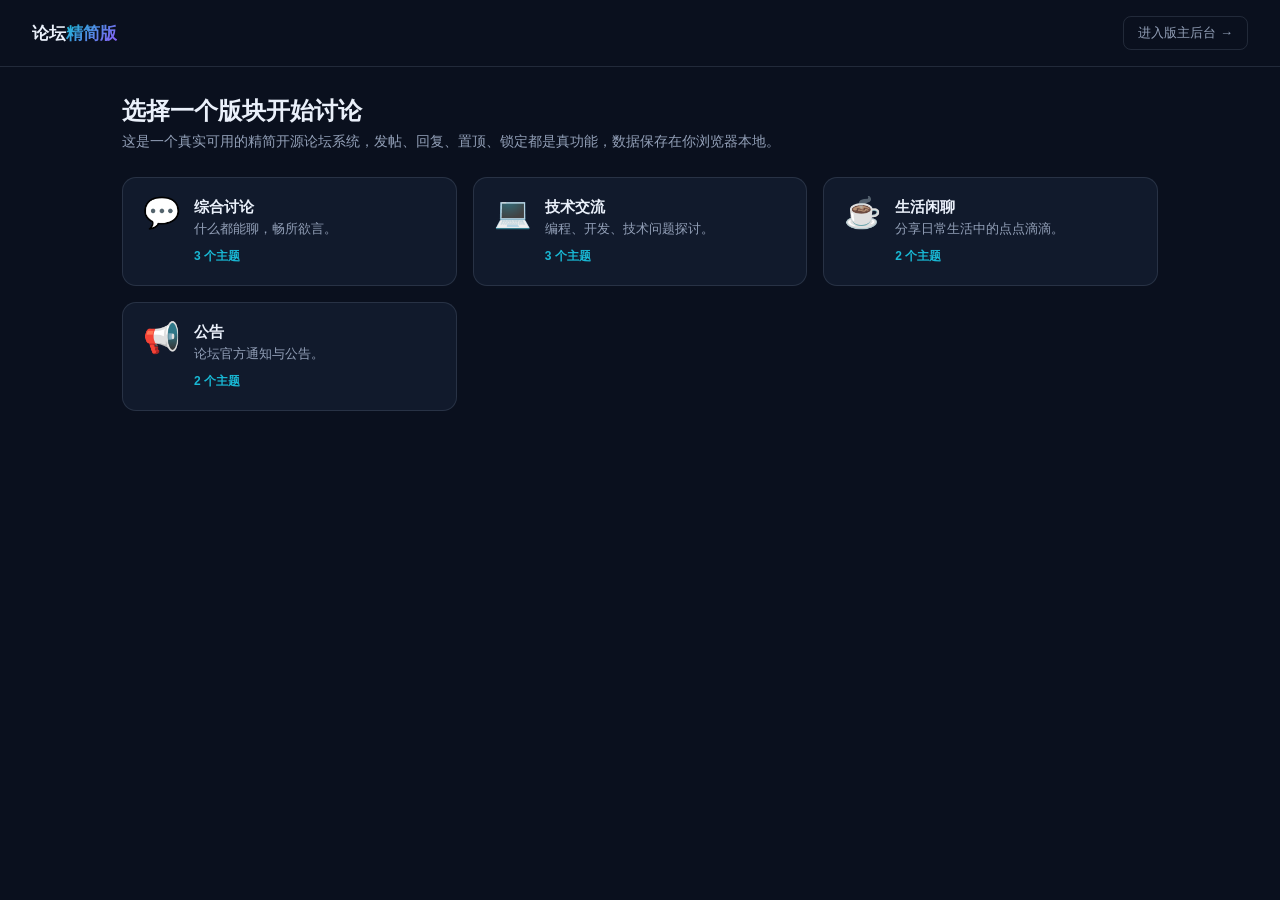
==== index.html @ 9d1b9095 "Initial commit: functional forum/BBS system with moderation backend (frontend + admin)" ====
<!DOCTYPE html>
<html lang="zh-CN">
<head>
<meta charset="UTF-8">
<meta name="viewport" content="width=device-width, initial-scale=1.0">
<title>论坛系统（精简开源版）</title>
<meta name="description" content="免费开源的论坛/BBS系统精简版：版块浏览、发帖回复、置顶锁定，后台版主管理，真实增删改查功能，纯前端+localStorage实现，可作为学习或二次开发起点。">
<link rel="stylesheet" href="style.css">
</head>
<body>
  <header class="topbar">
    <a href="#/" class="brand">论坛<span class="accent">精简版</span></a>
    <a href="admin.html" class="nav-link">进入版主后台 →</a>
  </header>

  <main class="container">
    <section id="view-home" class="view active">
      <div class="page-head">
        <h1>选择一个版块开始讨论</h1>
        <p>这是一个真实可用的精简开源论坛系统，发帖、回复、置顶、锁定都是真功能，数据保存在你浏览器本地。</p>
      </div>
      <div id="boardGrid" class="board-grid"></div>
    </section>

    <section id="view-board" class="view">
      <a href="#/" class="back-link">← 返回版块列表</a>
      <div class="page-head">
        <h1 id="boardTitle"></h1>
        <p id="boardDesc"></p>
      </div>

      <div id="threadList" class="thread-list"></div>

      <div class="post-box">
        <h3>发帖</h3>
        <div id="newThreadMsg"></div>
        <form id="threadForm" novalidate>
          <div class="field"><label>昵称</label><input id="threadAuthorInput" type="text" required placeholder="你的显示名"></div>
          <div class="field"><label>标题</label><input id="threadTitleInput" type="text" required placeholder="帖子标题"></div>
          <div class="field"><label>内容</label><textarea id="threadContentInput" rows="4" required placeholder="说点什么……"></textarea></div>
          <button type="submit" class="btn btn-primary btn-block">发布主题</button>
        </form>
      </div>
    </section>

    <section id="view-thread" class="view">
      <a href="#" id="backToBoardLink" class="back-link">← 返回帖子列表</a>
      <div id="threadDetail" class="thread-detail"></div>

      <h3 class="reply-heading">全部回复 (<span id="replyCountLabel">0</span>)</h3>
      <div id="replyList" class="reply-list"></div>

      <div id="replyBox"></div>
    </section>
  </main>

  <script src="data.js"></script>
  <script src="script.js"></script>
</body>
</html>
---- style.css ----
:root{--ink:#0A101E;--surface:#111a2c;--surface2:#16223a;--line:rgba(147,160,184,.18);--muted:#93A0B8;--text:#EAF0FA;--cyan:#19B8D4;--violet:#8B5CF6;--green:#3ED598;--red:#F87171;--amber:#F59E0B;--radius:14px;color-scheme:dark}
*{box-sizing:border-box}
body{margin:0;background:var(--ink);color:var(--text);font-family:-apple-system,BlinkMacSystemFont,"Segoe UI","PingFang SC","Microsoft YaHei",sans-serif;min-height:100vh}
a{color:inherit;text-decoration:none}

.topbar{display:flex;align-items:center;justify-content:space-between;padding:16px 32px;border-bottom:1px solid var(--line)}
.brand{font-size:17px;font-weight:700}
.brand .accent{background:linear-gradient(135deg,var(--cyan),var(--violet));-webkit-background-clip:text;background-clip:text;color:transparent}
.nav-link{font-size:13px;color:var(--muted);border:1px solid var(--line);padding:7px 14px;border-radius:8px}
.nav-link:hover{border-color:var(--cyan);color:var(--text)}

.container{max-width:1100px;margin:0 auto;padding:28px 32px}
.page-head h1{font-size:24px;font-weight:700;margin:0 0 6px}
.page-head p{color:var(--muted);font-size:14px;margin:0 0 26px;max-width:700px}

.view{display:none}
.view.active{display:block}

.back-link{display:inline-block;font-size:12.5px;color:var(--muted);margin-bottom:16px}
.back-link:hover{color:var(--cyan)}

/* boards */
.board-grid{display:grid;grid-template-columns:repeat(auto-fill,minmax(260px,1fr));gap:16px}
.board-card{display:flex;gap:14px;background:var(--surface);border:1px solid var(--line);border-radius:var(--radius);padding:20px;cursor:pointer;transition:transform .2s,border-color .2s}
.board-card:hover{transform:translateY(-3px);border-color:rgba(25,184,212,.4)}
.board-card__icon{font-size:30px;line-height:1}
.board-card__body h3{margin:0 0 4px;font-size:15px}
.board-card__body p{margin:0 0 10px;font-size:12.5px;color:var(--muted)}
.board-card__count{font-size:12px;color:var(--cyan);font-weight:600}

/* thread list */
.thread-list{display:flex;flex-direction:column;gap:8px;margin-bottom:30px}
.thread-row{display:flex;justify-content:space-between;align-items:center;gap:16px;background:var(--surface);border:1px solid var(--line);border-radius:10px;padding:14px 16px;cursor:pointer;transition:border-color .2s}
.thread-row:hover{border-color:rgba(25,184,212,.4)}
.thread-row.pinned{border-color:rgba(245,158,11,.35);background:rgba(245,158,11,.05)}
.thread-row__title{font-size:14px;font-weight:600;margin-bottom:4px}
.thread-row__meta{font-size:12px;color:var(--muted)}
.thread-row__stats{display:flex;gap:14px;font-size:12px;color:var(--muted);flex-shrink:0;white-space:nowrap}

/* thread detail */
.thread-detail{background:var(--surface);border:1px solid var(--line);border-radius:var(--radius);padding:24px;margin-bottom:24px}
.thread-detail__badges{margin-bottom:10px}
.thread-detail__badges:empty{display:none}
.thread-detail h1{margin:0 0 10px;font-size:20px}
.thread-detail__meta{font-size:12px;color:var(--muted);margin-bottom:16px;padding-bottom:16px;border-bottom:1px solid var(--line)}
.thread-detail__content{font-size:14px;line-height:1.8;white-space:pre-wrap}

.reply-heading{font-size:15px;margin:0 0 12px}
.reply-list{display:flex;flex-direction:column;gap:10px;margin-bottom:24px}
.reply-item{background:var(--surface);border:1px solid var(--line);border-radius:10px;padding:14px 16px}
.reply-item__meta{font-size:12px;color:var(--muted);margin-bottom:6px}
.reply-item__meta strong{color:var(--text)}
.reply-item__content{font-size:13.5px;line-height:1.7;white-space:pre-wrap}

.post-box{background:var(--surface);border:1px solid var(--line);border-radius:var(--radius);padding:22px;margin-top:10px}
.post-box h3{margin:0 0 14px;font-size:15px}

.locked-msg{background:rgba(248,113,113,.08);border:1px solid rgba(248,113,113,.25);color:var(--red);padding:14px 16px;border-radius:10px;font-size:13.5px;text-align:center}
.empty-hint{color:var(--muted);font-size:13px;padding:30px;text-align:center;border:1px dashed var(--line);border-radius:10px}

.field{display:flex;flex-direction:column;gap:6px;margin-bottom:14px}
.field label{font-size:12px;color:var(--muted);font-weight:600}
.field input,.field select,.field textarea{background:rgba(147,160,184,.06);border:1px solid var(--line);border-radius:8px;padding:9px 11px;color:var(--text);font-family:inherit;font-size:13.5px;outline:none;width:100%}
.field input:focus,.field select:focus,.field textarea:focus{border-color:var(--cyan)}
.field-row{display:grid;grid-template-columns:1fr 1fr;gap:10px}

.btn{font-family:inherit;font-size:13.5px;font-weight:600;padding:10px 18px;border-radius:9px;border:1px solid var(--line);background:transparent;color:var(--text);cursor:pointer}
.btn:hover{border-color:var(--cyan)}
.btn-primary{background:linear-gradient(135deg,var(--cyan),var(--violet));border:none;color:#06121A}
.btn-block{width:100%}
.btn-sm{padding:5px 11px;font-size:12px}
.btn-danger{border-color:rgba(248,113,113,.4);color:var(--red)}

.msg{margin:0 0 14px;font-size:12.5px;padding:9px 12px;border-radius:8px}
.msg.error{background:rgba(248,113,113,.1);border:1px solid rgba(248,113,113,.3);color:var(--red)}
.msg.success{background:rgba(62,213,152,.1);border:1px solid rgba(62,213,152,.3);color:var(--green)}

.modal-backdrop{position:fixed;inset:0;background:rgba(4,8,16,.75);display:none;align-items:center;justify-content:center;padding:20px;z-index:50}
.modal-backdrop.show{display:flex}
.modal{background:var(--surface);border:1px solid var(--line);border-radius:18px;max-width:460px;width:100%;max-height:88vh;overflow:auto;padding:26px}
.modal h2{margin:0 0 6px;font-size:18px}
.modal .sub{color:var(--muted);font-size:12.5px;margin:0 0 18px}
.modal-close{float:right;background:none;border:none;color:var(--muted);font-size:20px;cursor:pointer}

/* admin */
.admin-layout{display:flex;min-height:100vh}
.sidebar{width:220px;flex-shrink:0;border-right:1px solid var(--line);padding:20px 14px}
.sidebar .brand{padding:0 10px 20px}
.side-link{display:block;padding:10px 12px;border-radius:9px;font-size:13.5px;color:var(--muted);margin-bottom:4px;cursor:pointer}
.side-link:hover{background:rgba(147,160,184,.06)}
.side-link.active{background:rgba(25,184,212,.12);color:var(--text)}
.admin-main{flex:1;padding:28px 34px;overflow:auto}
.admin-view{display:none}
.admin-view.active{display:block}

.stat-grid{display:grid;grid-template-columns:repeat(4,1fr);gap:14px;margin-bottom:26px}
.stat-card{background:var(--surface);border:1px solid var(--line);border-radius:var(--radius);padding:20px}
.stat-card .num{font-size:26px;font-weight:800}
.stat-card .label{font-size:12px;color:var(--muted);margin-top:4px}

table{width:100%;border-collapse:collapse;font-size:13.5px}
th{text-align:left;padding:10px 12px;color:var(--muted);font-weight:600;border-bottom:1px solid var(--line);font-size:12px}
td{padding:11px 12px;border-bottom:1px solid var(--line)}
.badge{display:inline-block;font-size:11px;font-weight:700;padding:3px 9px;border-radius:999px}
.badge.pinned{background:rgba(245,158,11,.14);color:var(--amber)}
.badge.locked{background:rgba(248,113,113,.14);color:var(--red)}
.table-actions{display:flex;gap:6px;flex-wrap:wrap}
.table-toolbar{display:flex;justify-content:space-between;align-items:center;margin-bottom:16px}
.filter-row{display:flex;gap:6px}
.filter-btn{font-size:12px;padding:6px 12px;border-radius:999px;border:1px solid var(--line);background:transparent;color:var(--muted);cursor:pointer}
.filter-btn.active{border-color:var(--cyan);color:var(--text)}

@media (max-width:820px){
  .admin-layout{flex-direction:column}
  .sidebar{width:100%;display:flex;overflow-x:auto;border-right:none;border-bottom:1px solid var(--line)}
  .stat-grid{grid-template-columns:repeat(2,1fr)}
  .board-grid{grid-template-columns:1fr}
  .thread-row{flex-direction:column;align-items:flex-start}
}
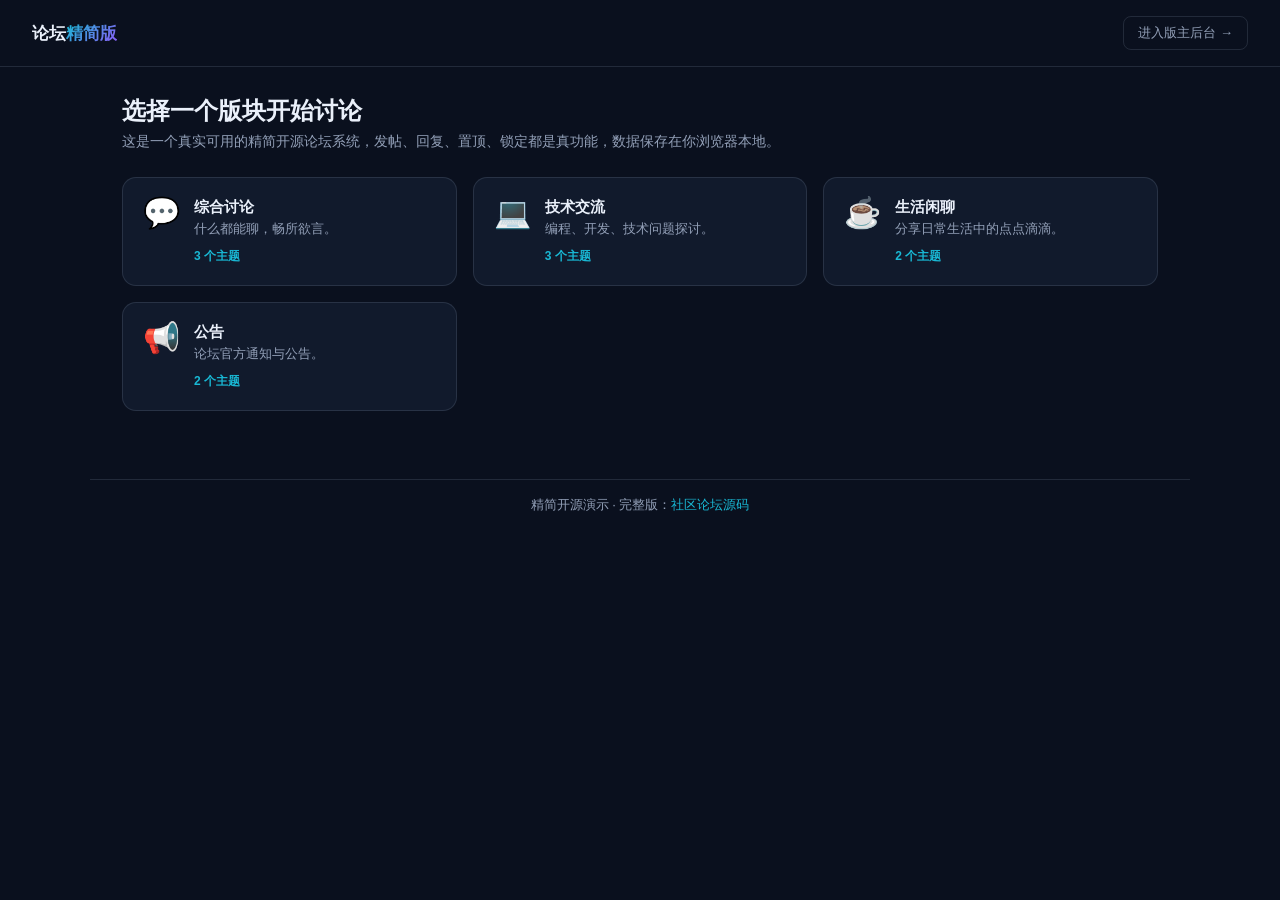
==== commit 521bb11e: "Add footer link to the full commercial product page" ====
--- a/index.html
+++ b/index.html
@@ -56,5 +56,7 @@
 
   <script src="data.js"></script>
   <script src="script.js"></script>
+
+<footer style="margin:40px auto 16px;max-width:1100px;padding:16px 20px 0;border-top:1px solid var(--line,rgba(147,160,184,.18));text-align:center;color:var(--muted,#93A0B8);font-size:13px">精简开源演示 &middot; 完整版：<a href="https://inzyxuashop.com/luntan-yuanma.html" target="_blank" rel="noopener" style="color:var(--cyan,#19B8D4);text-decoration:none">社区论坛源码</a></footer>
 </body>
 </html>
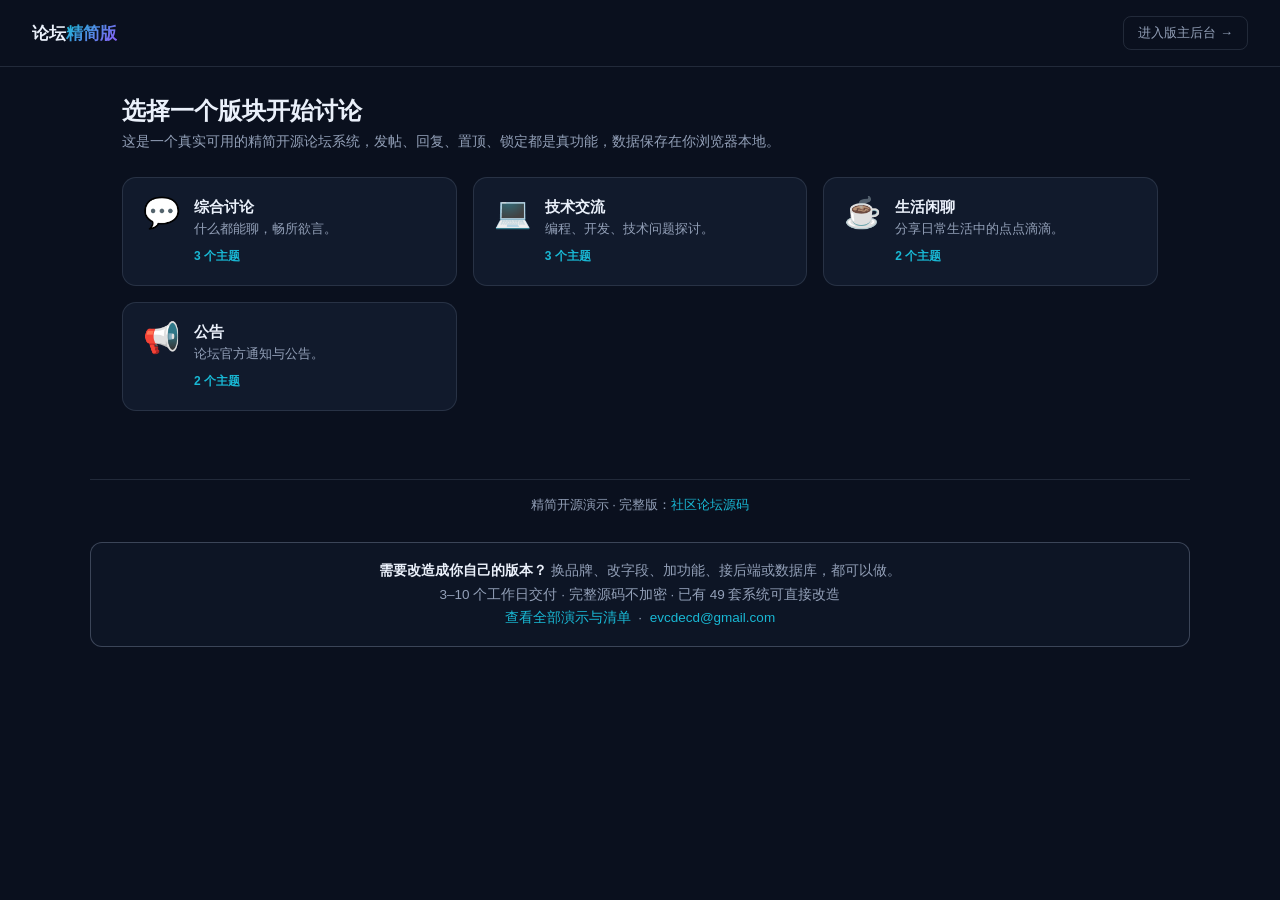
==== commit 70f76598: "Add a custom-delivery footer" ====
--- a/index.html
+++ b/index.html
@@ -58,5 +58,15 @@
   <script src="script.js"></script>
 
 <footer style="margin:40px auto 16px;max-width:1100px;padding:16px 20px 0;border-top:1px solid var(--line,rgba(147,160,184,.18));text-align:center;color:var(--muted,#93A0B8);font-size:13px">精简开源演示 &middot; 完整版：<a href="https://inzyxuashop.com/luntan-yuanma.html" target="_blank" rel="noopener" style="color:var(--cyan,#19B8D4);text-decoration:none">社区论坛源码</a></footer>
+
+<!-- custom-delivery -->
+<div style="max-width:1100px;margin:28px auto 34px;padding:16px 20px;border:1px solid rgba(147,160,184,.35);border-radius:12px;background:rgba(17,26,44,.55);font:13.5px/1.75 -apple-system,BlinkMacSystemFont,'Segoe UI','PingFang SC','Microsoft YaHei',sans-serif;color:#93a0b8;text-align:center">
+  <strong style="color:#eaf0fa">需要改造成你自己的版本？</strong>
+  换品牌、改字段、加功能、接后端或数据库，都可以做。<br>
+  3–10 个工作日交付 · 完整源码不加密 · 已有 49 套系统可直接改造<br>
+  <a href="https://inzyxuashop.com" style="color:#19b8d4;text-decoration:none">查看全部演示与清单</a>
+  &nbsp;·&nbsp;
+  <a href="mailto:evcdecd@gmail.com" style="color:#19b8d4;text-decoration:none">evcdecd@gmail.com</a>
+</div>
 </body>
-</html>
+</html>
